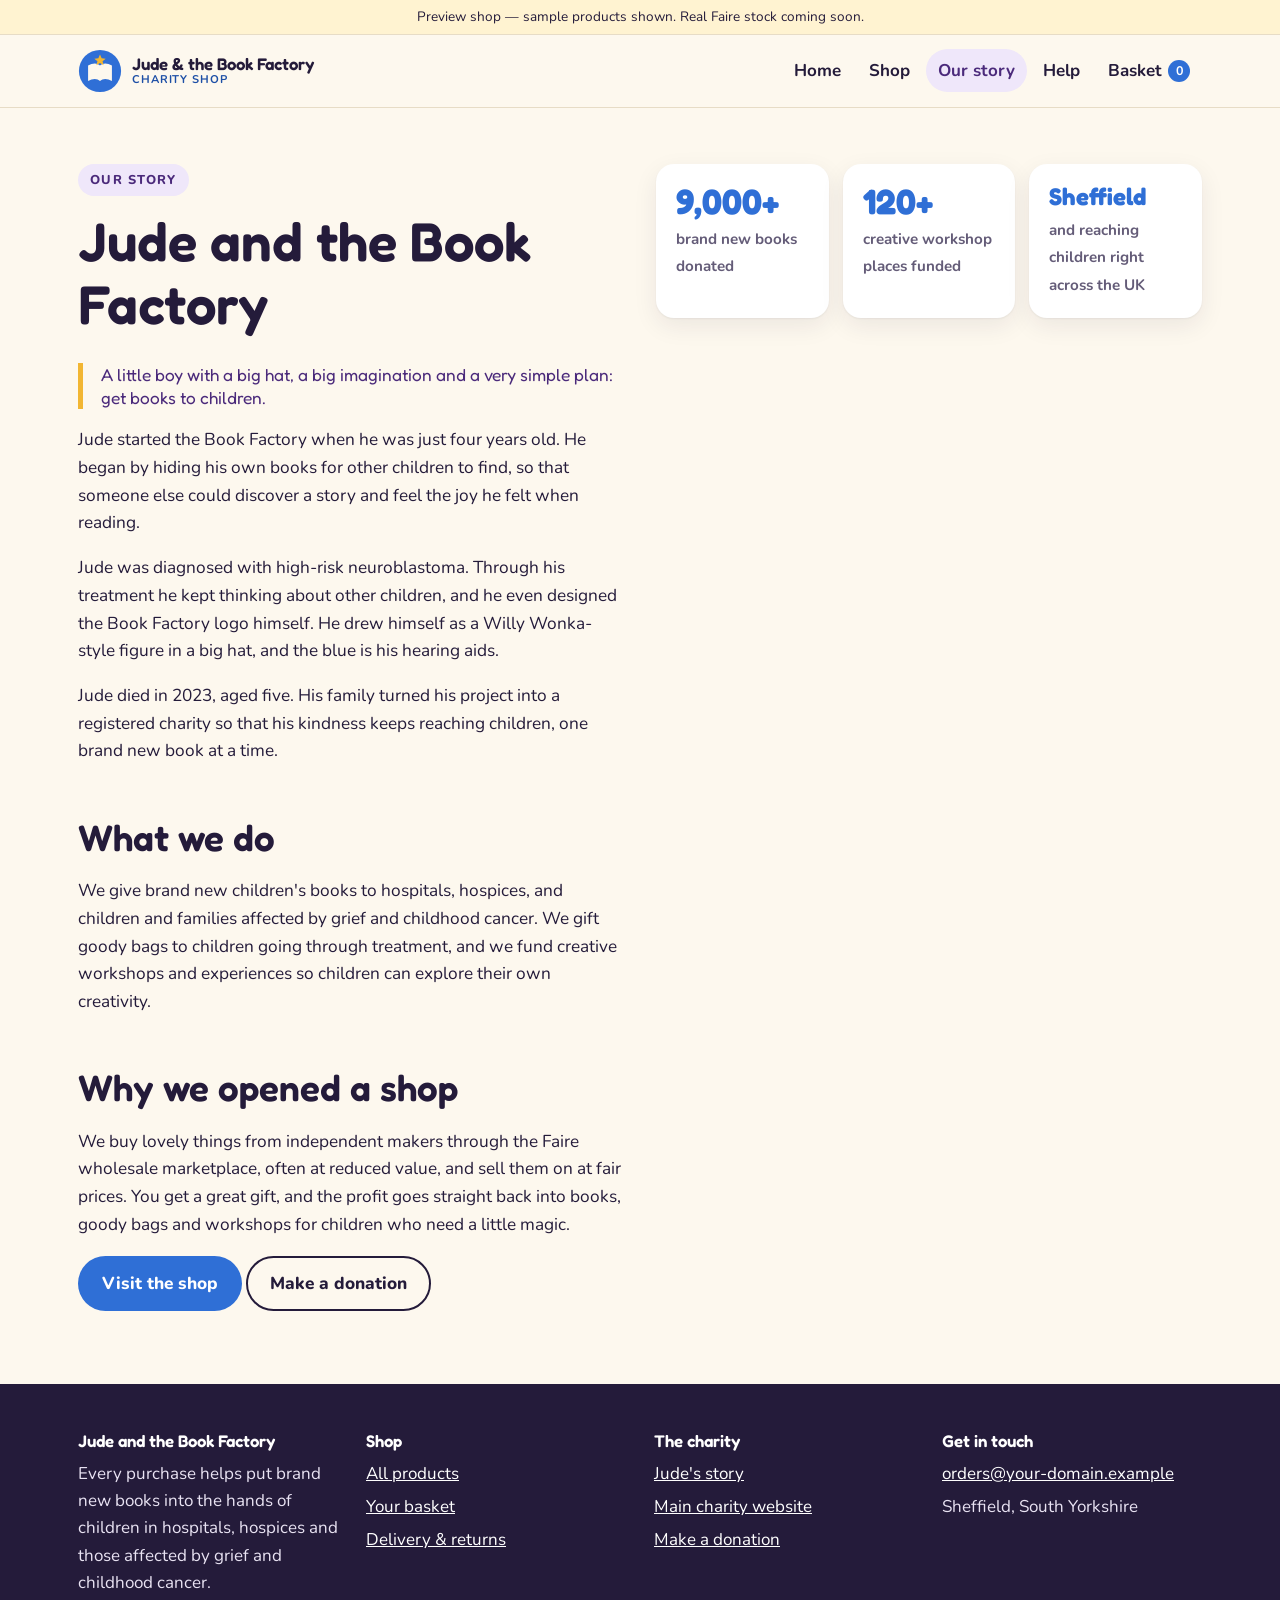
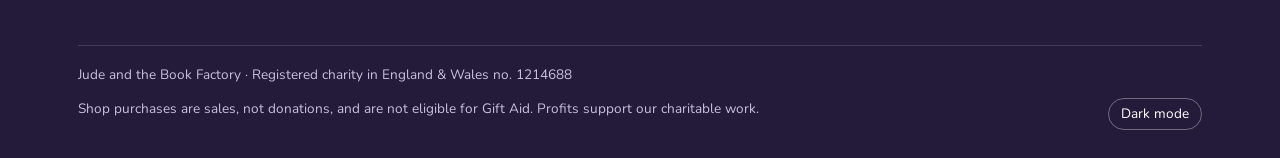
==== jude-book-factory-shop/our-story.html @ e393db59 "Add Jude and the Book Factory charity shop website Static HTML/CSS/JS shop for selling reduced-value" ====
<!doctype html>
<html lang="en-GB">
<head>
  <meta charset="utf-8">
  <meta name="viewport" content="width=device-width, initial-scale=1">
  <title>Jude's Story — Book Factory Shop</title>
  <meta name="description" content="How a four-year-old's idea became Jude and the Book Factory, a Sheffield children's charity.">
  <link rel="preconnect" href="https://fonts.googleapis.com">
  <link rel="preconnect" href="https://fonts.gstatic.com" crossorigin>
  <link href="https://fonts.googleapis.com/css2?family=Fredoka:wght@500;600;700&family=Nunito:wght@400;600;700;800&display=swap" rel="stylesheet">
  <link rel="stylesheet" href="assets/css/styles.css">
  <link rel="icon" href="assets/img/favicon.svg" type="image/svg+xml">
</head>
<body data-page="story">
  <a class="skip-link" href="#main">Skip to content</a>
  <header id="site-header"></header>
  <main id="main">
    <!-- Copy drafted from public press coverage — family to review and personalise before launch. -->
    <section class="section">
      <div class="container story">
        <div class="prose">
          <span class="eyebrow">Our story</span>
          <h1>Jude and the Book Factory</h1>
          <p class="quote">A little boy with a big hat, a big imagination and a very simple plan: get books to children.</p>
          <p>Jude started the Book Factory when he was just four years old. He began by hiding his own books
            for other children to find, so that someone else could discover a story and feel the joy he felt when reading.</p>
          <p>Jude was diagnosed with high-risk neuroblastoma. Through his treatment he kept thinking about other children,
            and he even designed the Book Factory logo himself. He drew himself as a Willy Wonka-style figure in a big hat,
            and the blue is his hearing aids.</p>
          <p>Jude died in 2023, aged five. His family turned his project into a registered charity so that his kindness keeps
            reaching children, one brand new book at a time.</p>

          <h2>What we do</h2>
          <p>We give brand new children's books to hospitals, hospices, and children and families affected by grief and
            childhood cancer. We gift goody bags to children going through treatment, and we fund creative workshops and
            experiences so children can explore their own creativity.</p>

          <h2>Why we opened a shop</h2>
          <p>We buy lovely things from independent makers through the Faire wholesale marketplace, often at reduced value,
            and sell them on at fair prices. You get a great gift, and the profit goes straight back into books, goody bags
            and workshops for children who need a little magic.</p>
          <p><a class="btn btn-primary" href="shop.html">Visit the shop</a> <a class="btn btn-ghost" data-donate href="#">Make a donation</a></p>
        </div>
        <div class="stats" style="align-self:start">
          <div class="stat"><strong data-impact="booksDonated">9,000+</strong><span>brand new books donated</span></div>
          <div class="stat"><strong data-impact="workshopPlaces">120+</strong><span>creative workshop places funded</span></div>
          <div class="stat"><strong class="stat-word">Sheffield</strong><span>and reaching children right across the UK</span></div>
        </div>
      </div>
    </section>
  </main>

  <footer id="site-footer"></footer>

  <script src="assets/js/config.js"></script>
  <script src="assets/js/products.js"></script>
  <script src="assets/js/commerce/core.js"></script>
  <script src="assets/js/commerce/providers/local-catalogue.js"></script>
  <script src="assets/js/commerce/providers/enquiry-checkout.js"></script>
  <script src="assets/js/commerce/providers/shopify.js"></script>
  <script src="assets/js/ui.js"></script>
  <script src="assets/js/pages/home.js"></script>
</body>
</html>
---- jude-book-factory-shop/assets/css/styles.css ----
/* Jude and the Book Factory — shop styles
   Palette: Jude's hearing-aid blue, Wonka purple, golden-ticket gold, storybook cream. */

:root {
  --bg: #fdf8ee;
  --bg-alt: #f6eedc;
  --surface: #ffffff;
  --ink: #241b3a;
  --muted: #645c78;
  --line: #e7dcc6;
  --blue: #2f6fd6;
  --blue-ink: #1d4fa6;
  --blue-soft: #e3edfc;
  --purple: #4b2a7b;
  --purple-soft: #efe7fa;
  --gold: #f2b632;
  --gold-soft: #fff3d1;
  --red: #c8432b;
  --green: #1d7f57;
  --on-dark: #fdf8ee;
  --shadow: 0 1px 2px rgba(36, 27, 58, .06), 0 8px 24px rgba(36, 27, 58, .08);
  --radius: 18px;
  --radius-sm: 10px;
  --font-display: "Fredoka", "Trebuchet MS", system-ui, sans-serif;
  --font-body: "Nunito", system-ui, -apple-system, "Segoe UI", sans-serif;
  --max: 1180px;
  color-scheme: light;
}

@media (prefers-color-scheme: dark) {
  :root:not([data-theme="light"]) {
    --bg: #15111f;
    --bg-alt: #1d1829;
    --surface: #221c31;
    --ink: #f3eee4;
    --muted: #b2a9c4;
    --line: #372e4b;
    --blue: #6b9cf0;
    --blue-ink: #9bbcf6;
    --blue-soft: #1d2a45;
    --purple: #b597e6;
    --purple-soft: #2b2140;
    --gold: #f4c25a;
    --gold-soft: #3a2f17;
    --red: #f08a74;
    --green: #5fcf9d;
    --on-dark: #15111f;
    --shadow: 0 1px 2px rgba(0, 0, 0, .3), 0 8px 24px rgba(0, 0, 0, .35);
    color-scheme: dark;
  }
}
:root[data-theme="dark"] {
  --bg: #15111f;
  --bg-alt: #1d1829;
  --surface: #221c31;
  --ink: #f3eee4;
  --muted: #b2a9c4;
  --line: #372e4b;
  --blue: #6b9cf0;
  --blue-ink: #9bbcf6;
  --blue-soft: #1d2a45;
  --purple: #b597e6;
  --purple-soft: #2b2140;
  --gold: #f4c25a;
  --gold-soft: #3a2f17;
  --red: #f08a74;
  --green: #5fcf9d;
  --on-dark: #15111f;
  --shadow: 0 1px 2px rgba(0, 0, 0, .3), 0 8px 24px rgba(0, 0, 0, .35);
  color-scheme: dark;
}

*, *::before, *::after { box-sizing: border-box; }
html { -webkit-text-size-adjust: 100%; }
body {
  margin: 0;
  background: var(--bg);
  color: var(--ink);
  font-family: var(--font-body);
  font-size: 17px;
  line-height: 1.6;
  overflow-x: hidden;
}
img { max-width: 100%; display: block; }
a { color: var(--blue-ink); }
a:hover { color: var(--purple); }
h1, h2, h3, h4 { font-family: var(--font-display); line-height: 1.15; margin: 0 0 .5em; font-weight: 600; }
h1 { font-size: clamp(2rem, 5vw, 3.4rem); }
h2 { font-size: clamp(1.6rem, 3.4vw, 2.3rem); }
h3 { font-size: 1.25rem; }
p { margin: 0 0 1em; }
:focus-visible { outline: 3px solid var(--gold); outline-offset: 2px; border-radius: 6px; }

.container { width: 100%; max-width: var(--max); margin: 0 auto; padding: 0 16px; }
@media (min-width: 720px) { .container { padding: 0 28px; } }

.skip-link {
  position: absolute; left: -999px; top: 8px; z-index: 100;
  background: var(--ink); color: var(--bg); padding: 8px 14px; border-radius: 8px;
}
.skip-link:focus { left: 8px; }

.visually-hidden {
  position: absolute !important; width: 1px; height: 1px; overflow: hidden;
  clip: rect(0 0 0 0); white-space: nowrap;
}

/* ---------- Demo strip ---------- */
.demo-strip {
  background: var(--gold-soft); color: var(--ink);
  font-size: .85rem; text-align: center; padding: 6px 16px; border-bottom: 1px solid var(--line);
}

/* ---------- Header ---------- */
.site-header {
  position: sticky; top: 0; z-index: 50;
  background: color-mix(in srgb, var(--bg) 92%, transparent);
  backdrop-filter: saturate(1.2) blur(8px);
  border-bottom: 1px solid var(--line);
}
.header-inner { display: flex; align-items: center; gap: 16px; min-height: 72px; }
.brand { display: flex; align-items: center; gap: 10px; text-decoration: none; color: var(--ink); min-width: 0; }
.brand img { height: 52px; width: auto; }
.brand-mark { width: 44px; height: 44px; flex: none; }
.brand-text { font-family: var(--font-display); font-weight: 600; line-height: 1.05; font-size: 1.05rem; }
.brand-text small { display: block; font-family: var(--font-body); font-weight: 700; font-size: .7rem; letter-spacing: .08em; text-transform: uppercase; color: var(--blue-ink); }
.main-nav { margin-left: auto; display: flex; align-items: center; gap: 4px; }
.main-nav a {
  text-decoration: none; color: var(--ink); font-weight: 700; padding: 8px 12px; border-radius: 999px;
}
.main-nav a:hover, .main-nav a[aria-current="page"] { background: var(--purple-soft); color: var(--purple); }
.basket-link { display: inline-flex; align-items: center; gap: 6px; }
.basket-count {
  min-width: 22px; height: 22px; padding: 0 6px; border-radius: 999px;
  background: var(--blue); color: #fff; font-size: .78rem; display: inline-grid; place-items: center;
}
.nav-toggle {
  display: none; margin-left: auto; background: none; border: 2px solid var(--line); color: var(--ink);
  border-radius: 12px; padding: 8px 12px; font: inherit; font-weight: 700; cursor: pointer;
}
@media (max-width: 760px) {
  .nav-toggle { display: inline-flex; gap: 6px; align-items: center; }
  .main-nav {
    display: none; position: absolute; left: 0; right: 0; top: 100%;
    flex-direction: column; align-items: stretch; gap: 0;
    background: var(--bg); border-bottom: 1px solid var(--line); padding: 8px 16px 16px;
  }
  .main-nav.open { display: flex; }
  .main-nav a { padding: 12px; border-radius: 12px; }
  .brand img { height: 44px; }
}

/* ---------- Buttons ---------- */
.btn {
  display: inline-flex; align-items: center; justify-content: center; gap: 8px;
  font: inherit; font-weight: 800; text-decoration: none; cursor: pointer;
  border: 2px solid transparent; border-radius: 999px; padding: 12px 22px;
  transition: transform .12s ease, background .12s ease;
}
.btn:active { transform: translateY(1px); }
.btn-primary { background: var(--blue); color: #fff; }
.btn-primary:hover { background: var(--blue-ink); color: #fff; }
.btn-gold { background: var(--gold); color: #241b3a; }
.btn-gold:hover { filter: brightness(1.05); color: #241b3a; }
.btn-ghost { background: transparent; border-color: var(--ink); color: var(--ink); }
.btn-ghost:hover { background: var(--ink); color: var(--bg); }
.btn-block { width: 100%; }
.btn[disabled] { opacity: .5; cursor: not-allowed; }
.link-btn { background: none; border: 0; color: var(--red); font: inherit; font-weight: 700; cursor: pointer; padding: 4px; text-decoration: underline; }

/* ---------- Hero ---------- */
.hero { position: relative; overflow: hidden; padding: 56px 0 64px; }
.hero-grid { display: grid; gap: 32px; align-items: center; }
@media (min-width: 860px) { .hero-grid { grid-template-columns: 1.1fr .9fr; } }
.eyebrow {
  display: inline-block; font-weight: 800; font-size: .8rem; letter-spacing: .1em; text-transform: uppercase;
  color: var(--purple); background: var(--purple-soft); padding: 6px 12px; border-radius: 999px; margin-bottom: 14px;
}
.hero h1 em { font-style: normal; color: var(--blue); }
.hero .lead { font-size: 1.15rem; color: var(--muted); max-width: 34em; }
.hero-actions { display: flex; flex-wrap: wrap; gap: 12px; margin-top: 24px; }
.hero-art { max-width: 460px; margin: 0 auto; width: 100%; }
.sparkle { position: absolute; color: var(--gold); opacity: .8; pointer-events: none; }

/* ---------- Sections ---------- */
.section { padding: 56px 0; }
.section-alt { background: var(--bg-alt); }
.section-head { display: flex; flex-wrap: wrap; align-items: end; justify-content: space-between; gap: 12px; margin-bottom: 24px; }
.section-head p { color: var(--muted); margin: 0; max-width: 40em; }

.steps { display: grid; gap: 18px; grid-template-columns: repeat(auto-fit, minmax(240px, 1fr)); counter-reset: step; }
.step { background: var(--surface); border-radius: var(--radius); padding: 24px; box-shadow: var(--shadow); position: relative; }
.step::before {
  counter-increment: step; content: counter(step);
  display: grid; place-items: center; width: 40px; height: 40px; border-radius: 50%;
  background: var(--gold); color: #241b3a; font-family: var(--font-display); font-weight: 700; font-size: 1.2rem; margin-bottom: 12px;
}
.step p { color: var(--muted); margin: 0; }

/* ---------- Product grid ---------- */
.grid { display: grid; gap: 20px; grid-template-columns: repeat(auto-fill, minmax(220px, 1fr)); }
@media (max-width: 520px) { .grid { grid-template-columns: repeat(2, minmax(0, 1fr)); gap: 12px; } }
.card {
  background: var(--surface); border-radius: var(--radius); overflow: hidden; box-shadow: var(--shadow);
  display: flex; flex-direction: column; position: relative; transition: transform .15s ease;
}
.card:hover { transform: translateY(-3px); }
.card-media { aspect-ratio: 1 / 1; background: var(--bg-alt); position: relative; overflow: hidden; }
.card-media img, .card-media svg { width: 100%; height: 100%; object-fit: cover; }
.card-body { padding: 14px 16px 16px; display: flex; flex-direction: column; gap: 4px; flex: 1; }
.card-brand { font-size: .75rem; font-weight: 800; letter-spacing: .06em; text-transform: uppercase; color: var(--muted); }
.card-title { font-family: var(--font-display); font-weight: 600; font-size: 1.05rem; line-height: 1.25; margin: 0; }
.card-title a { color: var(--ink); text-decoration: none; }
.card-title a::after { content: ""; position: absolute; inset: 0; }
.card-foot { margin-top: auto; padding-top: 10px; display: flex; align-items: center; justify-content: space-between; gap: 8px; flex-wrap: wrap; }
.card .btn { position: relative; z-index: 1; padding: 8px 14px; font-size: .9rem; }
@media (max-width: 520px) {
  .card-body { padding: 10px 12px 12px; }
  .card-title { font-size: .95rem; }
  .card .btn { width: 100%; }
}

.price { font-weight: 800; font-size: 1.1rem; }
.price-was { color: var(--muted); text-decoration: line-through; font-weight: 600; font-size: .9rem; margin-left: 6px; }
.badge {
  position: absolute; top: 10px; left: 10px; z-index: 1;
  font-size: .72rem; font-weight: 800; letter-spacing: .04em; text-transform: uppercase;
  padding: 4px 9px; border-radius: 999px; background: var(--gold); color: #241b3a;
}
.badge-sold { background: var(--ink); color: var(--bg); }
.badge-sample {
  left: auto; right: 10px; background: var(--surface); color: var(--muted); border: 1px dashed var(--muted);
}

/* ---------- Category tiles ---------- */
.cat-tiles { display: grid; gap: 14px; grid-template-columns: repeat(auto-fill, minmax(160px, 1fr)); }
.cat-tile {
  display: flex; align-items: center; gap: 12px; padding: 16px; border-radius: var(--radius);
  background: var(--surface); box-shadow: var(--shadow); text-decoration: none; color: var(--ink); font-weight: 800;
  border-left: 6px solid var(--tile, var(--blue));
}
.cat-tile:hover { color: var(--ink); transform: translateY(-2px); }

/* ---------- Story / impact ---------- */
.story { display: grid; gap: 32px; align-items: center; }
@media (min-width: 860px) { .story { grid-template-columns: 1fr 1fr; } }
.stats { display: grid; grid-template-columns: repeat(auto-fit, minmax(140px, 1fr)); gap: 14px; }
.stat { background: var(--surface); border-radius: var(--radius); padding: 20px; box-shadow: var(--shadow); }
.stat strong { display: block; font-family: var(--font-display); font-size: 2.2rem; color: var(--blue); line-height: 1; margin-bottom: 6px; }
.stat strong.stat-word { font-size: 1.5rem; line-height: 1.1; }
.stat span { color: var(--muted); font-weight: 700; font-size: .95rem; }
.quote {
  font-family: var(--font-display); font-size: 1.35rem; line-height: 1.35; color: var(--purple);
  border-left: 5px solid var(--gold); padding-left: 18px; margin: 0 0 1em;
}

/* ---------- Golden ticket ---------- */
.ticket {
  position: relative; background: linear-gradient(135deg, #f7cd56, #f2b632 55%, #e19c1c);
  color: #241b3a; border-radius: var(--radius); padding: 32px 28px; overflow: hidden;
  display: grid; gap: 16px; align-items: center;
}
@media (min-width: 760px) { .ticket { grid-template-columns: 1fr auto; padding: 40px 48px; } }
.ticket::before, .ticket::after {
  content: ""; position: absolute; top: 50%; width: 36px; height: 36px; border-radius: 50%;
  background: var(--bg); transform: translateY(-50%);
}
.ticket::before { left: -18px; }
.ticket::after { right: -18px; }
.ticket h2 { margin-bottom: .25em; }
.ticket p { margin: 0; font-weight: 600; }
.ticket .btn-ghost { border-color: #241b3a; color: #241b3a; }
.ticket .btn-ghost:hover { background: #241b3a; color: #f7cd56; }

/* ---------- Shop layout ---------- */
.page-head { padding: 40px 0 8px; }
.page-head p { color: var(--muted); max-width: 42em; }
.shop-layout { display: grid; gap: 24px; padding-bottom: 56px; }
@media (min-width: 900px) { .shop-layout { grid-template-columns: 250px 1fr; align-items: start; } }
.filters {
  background: var(--surface); border-radius: var(--radius); padding: 18px; box-shadow: var(--shadow);
  display: grid; gap: 18px;
}
@media (min-width: 900px) { .filters { position: sticky; top: 92px; } }
.filters h2 { font-size: 1rem; margin: 0 0 8px; font-family: var(--font-body); font-weight: 800; letter-spacing: .06em; text-transform: uppercase; color: var(--muted); }
.chips { display: flex; flex-wrap: wrap; gap: 8px; }
.chip {
  font: inherit; font-weight: 700; font-size: .9rem; cursor: pointer;
  border: 2px solid var(--line); background: var(--bg); color: var(--ink); border-radius: 999px; padding: 6px 12px;
}
.chip[aria-pressed="true"] { background: var(--purple); border-color: var(--purple); color: #fff; }
:root[data-theme="dark"] .chip[aria-pressed="true"] { color: #15111f; }
@media (prefers-color-scheme: dark) { :root:not([data-theme="light"]) .chip[aria-pressed="true"] { color: #15111f; } }

.field { display: grid; gap: 6px; }
.field label, .field .label { font-weight: 800; font-size: .92rem; }
.field .hint { font-size: .85rem; color: var(--muted); }
input[type="text"], input[type="email"], input[type="tel"], input[type="search"], input[type="number"], input[type="url"], select, textarea {
  width: 100%; font: inherit; color: var(--ink); background: var(--bg);
  border: 2px solid var(--line); border-radius: var(--radius-sm); padding: 10px 12px;
}
input:focus, select:focus, textarea:focus { border-color: var(--blue); outline: none; box-shadow: 0 0 0 3px var(--blue-soft); }
textarea { min-height: 96px; resize: vertical; }
.check { display: flex; gap: 10px; align-items: flex-start; font-weight: 600; }
.check input { width: 20px; height: 20px; margin-top: 3px; accent-color: var(--blue); flex: none; }

.results-bar { display: flex; flex-wrap: wrap; align-items: center; justify-content: space-between; gap: 12px; margin-bottom: 16px; }
.results-bar select { width: auto; }
.empty {
  text-align: center; padding: 48px 16px; background: var(--surface); border-radius: var(--radius); box-shadow: var(--shadow);
}

/* ---------- Product detail ---------- */
.breadcrumb { font-size: .9rem; color: var(--muted); padding-top: 24px; }
.breadcrumb a { color: var(--muted); }
.product { display: grid; gap: 32px; padding: 24px 0 56px; }
@media (min-width: 860px) { .product { grid-template-columns: 1fr 1fr; align-items: start; } }
.product-media { border-radius: var(--radius); overflow: hidden; background: var(--bg-alt); aspect-ratio: 1/1; position: relative; box-shadow: var(--shadow); }
.product-media img, .product-media svg { width: 100%; height: 100%; object-fit: cover; }
.product-info .price { font-size: 1.6rem; }
.saving { display: inline-block; background: var(--gold-soft); color: var(--ink); font-weight: 800; border-radius: 999px; padding: 3px 10px; font-size: .85rem; margin-left: 8px; }
.stock { font-weight: 700; margin: 10px 0 18px; }
.stock.in { color: var(--green); }
.stock.low { color: #b56b00; }
:root[data-theme="dark"] .stock.low { color: var(--gold); }
@media (prefers-color-scheme: dark) { :root:not([data-theme="light"]) .stock.low { color: var(--gold); } }
.stock.out { color: var(--red); }
.buy-row { display: flex; gap: 12px; flex-wrap: wrap; align-items: center; margin-bottom: 20px; }
.qty { display: inline-flex; align-items: center; border: 2px solid var(--line); border-radius: 999px; overflow: hidden; background: var(--surface); }
.qty button { width: 40px; height: 44px; border: 0; background: none; font: inherit; font-size: 1.2rem; font-weight: 800; cursor: pointer; color: var(--ink); }
.qty input { width: 48px; border: 0; text-align: center; padding: 0; background: transparent; border-radius: 0; -moz-appearance: textfield; }
.qty input::-webkit-outer-spin-button, .qty input::-webkit-inner-spin-button { -webkit-appearance: none; margin: 0; }
.qty input:focus { box-shadow: none; }
.meta-list { list-style: none; padding: 0; margin: 20px 0 0; display: grid; gap: 6px; color: var(--muted); font-size: .95rem; }
.impact-note {
  display: flex; gap: 12px; align-items: flex-start; background: var(--blue-soft); border-radius: var(--radius-sm); padding: 14px 16px; font-weight: 600;
}
.impact-note svg { flex: none; color: var(--blue); margin-top: 2px; }

/* ---------- Basket & checkout ---------- */
.two-col { display: grid; gap: 28px; padding-bottom: 56px; }
@media (min-width: 900px) { .two-col { grid-template-columns: 1fr 360px; align-items: start; } }
.panel { background: var(--surface); border-radius: var(--radius); padding: 20px; box-shadow: var(--shadow); }
@media (min-width: 900px) { .summary { position: sticky; top: 92px; } }
.line-items { list-style: none; margin: 0; padding: 0; }
.line-item { display: grid; grid-template-columns: 84px 1fr auto; gap: 14px; align-items: center; padding: 14px 0; border-bottom: 1px solid var(--line); }
.line-item:last-child { border-bottom: 0; }
.line-item .thumb { width: 84px; height: 84px; border-radius: 12px; overflow: hidden; background: var(--bg-alt); }
.line-item .thumb img, .line-item .thumb svg { width: 100%; height: 100%; object-fit: cover; }
.line-item h3 { font-size: 1rem; margin: 0 0 4px; }
.line-item h3 a { color: var(--ink); text-decoration: none; }
.line-controls { display: flex; gap: 10px; align-items: center; flex-wrap: wrap; }
.line-total { font-weight: 800; text-align: right; }
@media (max-width: 520px) {
  .line-item { grid-template-columns: 64px 1fr; }
  .line-item .thumb { width: 64px; height: 64px; }
  .line-total { grid-column: 2; text-align: left; }
}
.totals { display: grid; gap: 8px; margin: 12px 0 18px; }
.totals div { display: flex; justify-content: space-between; gap: 12px; }
.totals .grand { font-size: 1.25rem; font-weight: 800; border-top: 2px solid var(--line); padding-top: 10px; }
.small { font-size: .88rem; color: var(--muted); }

.form-grid { display: grid; gap: 16px; }
@media (min-width: 620px) { .form-grid.cols-2 { grid-template-columns: 1fr 1fr; } }
fieldset { border: 0; padding: 0; margin: 0 0 28px; }
legend { font-family: var(--font-display); font-weight: 600; font-size: 1.3rem; margin-bottom: 12px; padding: 0; }
.radio-card {
  display: flex; gap: 12px; align-items: flex-start; padding: 14px 16px; border: 2px solid var(--line);
  border-radius: var(--radius-sm); cursor: pointer; background: var(--bg);
}
.radio-card:has(input:checked) { border-color: var(--blue); background: var(--blue-soft); }
.radio-card input { margin-top: 4px; accent-color: var(--blue); width: 18px; height: 18px; flex: none; }
.radio-card .rc-main { flex: 1; }
.radio-card strong { display: block; }
.error-text { color: var(--red); font-weight: 700; font-size: .9rem; }
.notice { border-radius: var(--radius-sm); padding: 14px 16px; background: var(--gold-soft); font-weight: 600; }
.notice-error { background: color-mix(in srgb, var(--red) 15%, var(--surface)); }
.confirm { text-align: center; max-width: 640px; margin: 0 auto; padding: 48px 0 72px; }
.confirm pre {
  text-align: left; white-space: pre-wrap; background: var(--surface); border: 1px solid var(--line);
  border-radius: var(--radius-sm); padding: 16px; font-size: .85rem; max-height: 320px; overflow: auto;
}

/* ---------- Prose ---------- */
.prose { max-width: 720px; }
.prose p { font-size: 1.08rem; }
.prose h2 { margin-top: 1.4em; }

/* ---------- Footer ---------- */
.site-footer { background: #241b3a; color: #e9e3f3; padding: 48px 0 28px; margin-top: 0; }
.site-footer a { color: #fff; }
.site-footer a:hover { color: var(--gold); }
.footer-grid { display: grid; gap: 28px; grid-template-columns: repeat(auto-fit, minmax(200px, 1fr)); }
.site-footer h2 { font-size: 1.05rem; color: #fff; }
.site-footer ul { list-style: none; padding: 0; margin: 0; display: grid; gap: 6px; }
.footer-legal { border-top: 1px solid rgba(255,255,255,.15); margin-top: 32px; padding-top: 18px; font-size: .85rem; color: #c9c0da; display: flex; flex-wrap: wrap; justify-content: space-between; gap: 12px; }
.theme-toggle { background: none; border: 1px solid rgba(255,255,255,.35); color: #fff; border-radius: 999px; padding: 4px 12px; font: inherit; font-size: .85rem; cursor: pointer; }

/* ---------- Toast ---------- */
.toast {
  position: fixed; left: 50%; bottom: 20px; transform: translateX(-50%) translateY(140%);
  background: var(--ink); color: var(--bg); padding: 12px 18px; border-radius: 999px; font-weight: 700;
  box-shadow: var(--shadow); transition: transform .25s ease; z-index: 200; max-width: calc(100% - 32px);
  display: flex; gap: 12px; align-items: center;
}
.toast.show { transform: translateX(-50%) translateY(0); }
.toast a { color: var(--gold); }

/* ---------- Admin ---------- */
.admin-table { width: 100%; border-collapse: collapse; font-size: .92rem; }
.admin-table th, .admin-table td { text-align: left; padding: 8px 10px; border-bottom: 1px solid var(--line); vertical-align: middle; }
.admin-table th { font-size: .78rem; text-transform: uppercase; letter-spacing: .06em; color: var(--muted); }
.table-wrap { overflow-x: auto; }
.toolbar { display: flex; flex-wrap: wrap; gap: 10px; margin-bottom: 16px; }

@media (prefers-reduced-motion: reduce) {
  *, *::before, *::after { transition: none !important; animation: none !important; }
}
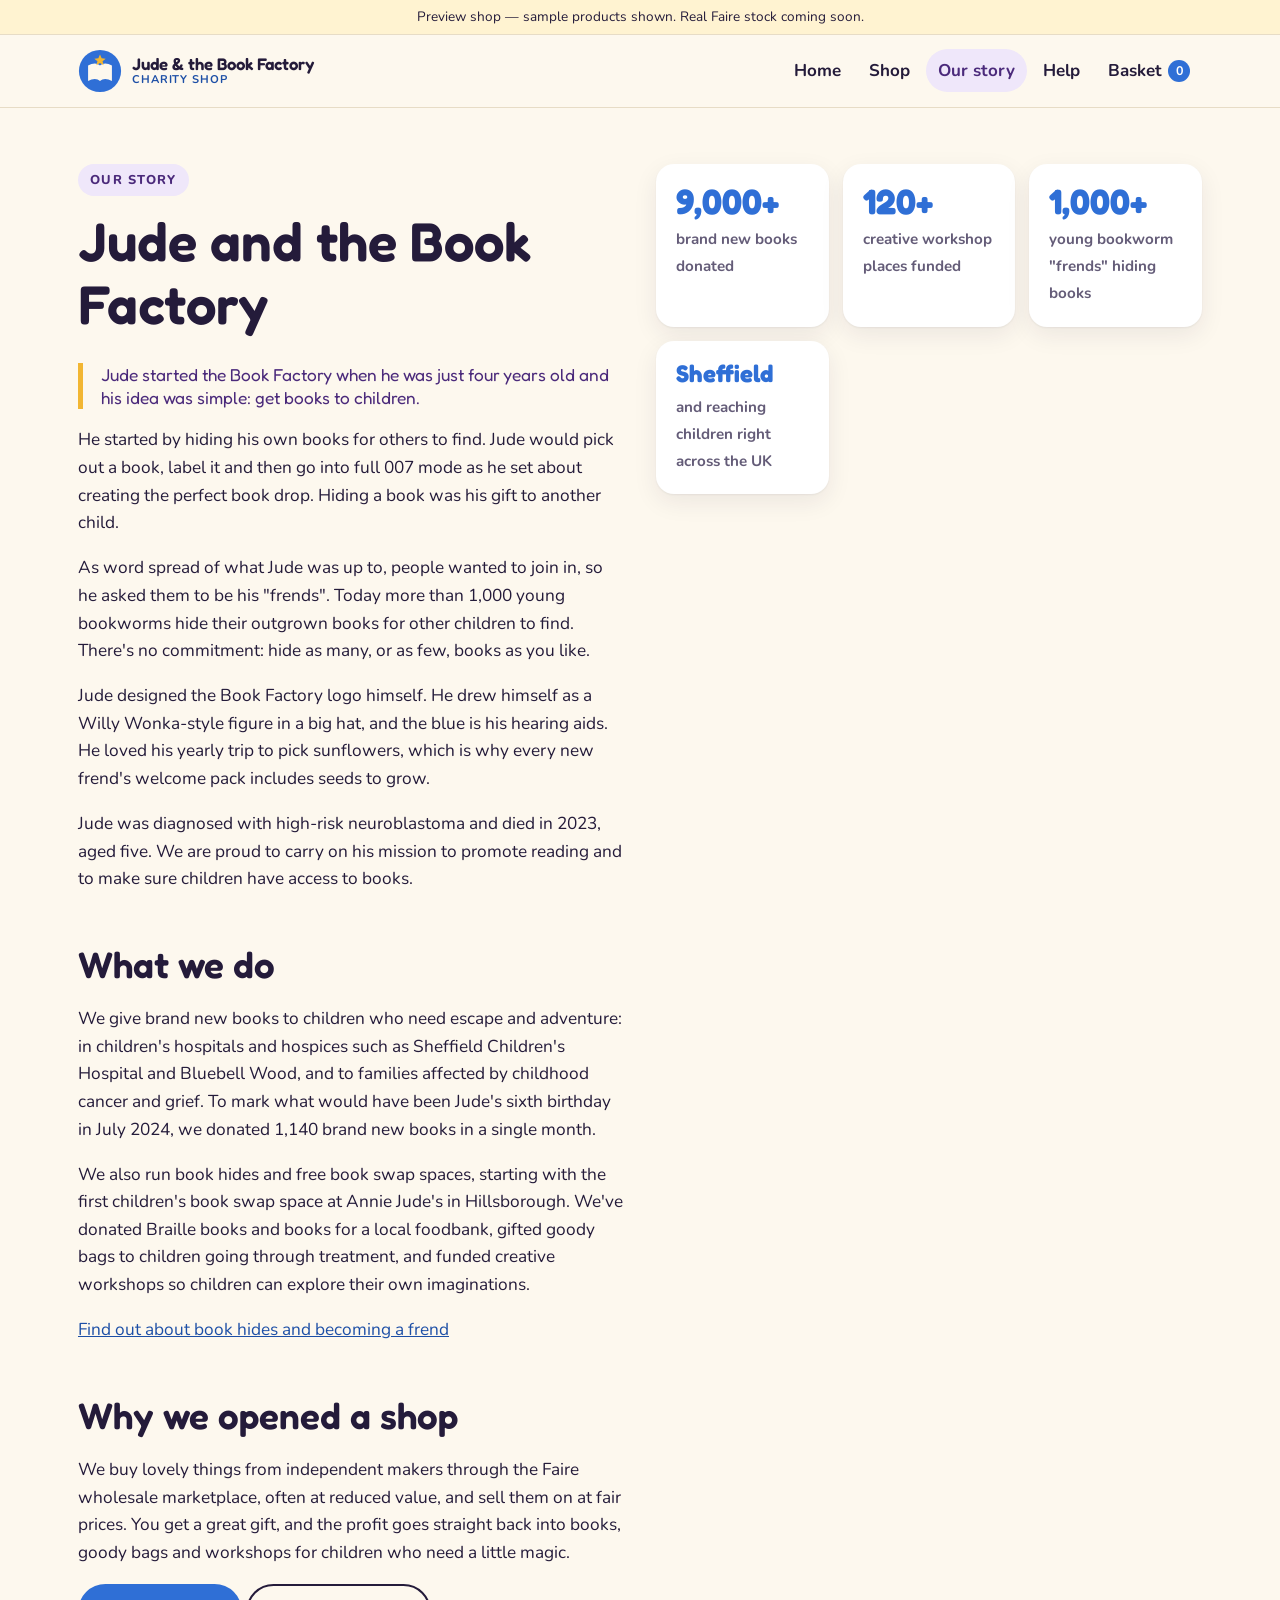
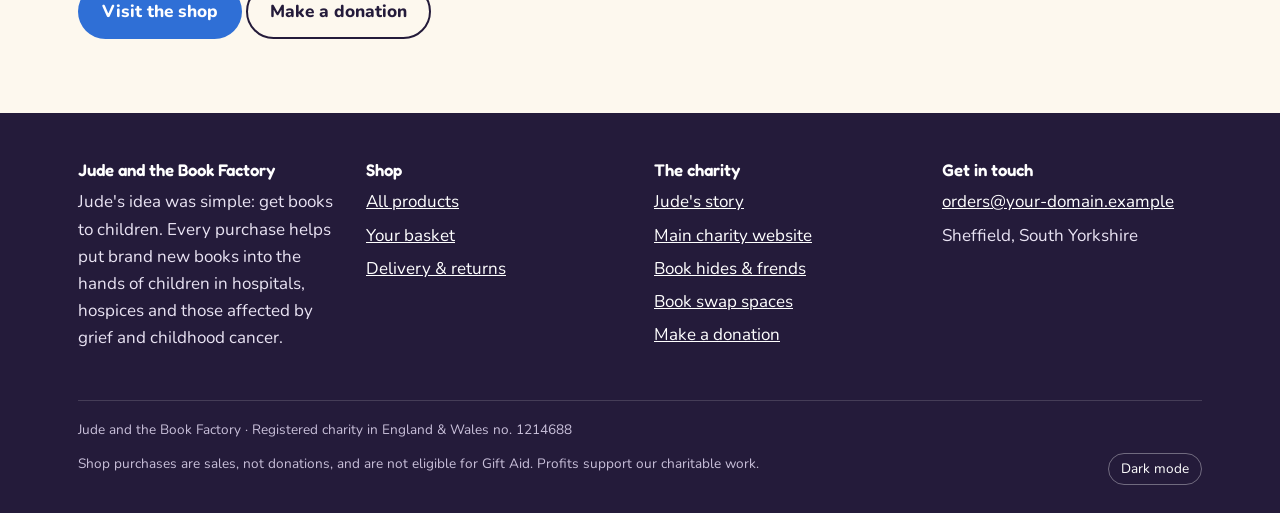
==== commit 38c36654: "Use charity's own wording and Faire retailer rules in shop site Story and home copy now follow judea" ====
--- a/jude-book-factory-shop/our-story.html
+++ b/jude-book-factory-shop/our-story.html
@@ -15,25 +15,32 @@
   <a class="skip-link" href="#main">Skip to content</a>
   <header id="site-header"></header>
   <main id="main">
-    <!-- Copy drafted from public press coverage — family to review and personalise before launch. -->
+    <!-- Copy drafted from judeandthebookfactory.co.uk and press coverage. Family to review and personalise before launch. -->
     <section class="section">
       <div class="container story">
         <div class="prose">
           <span class="eyebrow">Our story</span>
           <h1>Jude and the Book Factory</h1>
-          <p class="quote">A little boy with a big hat, a big imagination and a very simple plan: get books to children.</p>
-          <p>Jude started the Book Factory when he was just four years old. He began by hiding his own books
-            for other children to find, so that someone else could discover a story and feel the joy he felt when reading.</p>
-          <p>Jude was diagnosed with high-risk neuroblastoma. Through his treatment he kept thinking about other children,
-            and he even designed the Book Factory logo himself. He drew himself as a Willy Wonka-style figure in a big hat,
-            and the blue is his hearing aids.</p>
-          <p>Jude died in 2023, aged five. His family turned his project into a registered charity so that his kindness keeps
-            reaching children, one brand new book at a time.</p>
+          <p class="quote">Jude started the Book Factory when he was just four years old and his idea was simple: get books to children.</p>
+          <p>He started by hiding his own books for others to find. Jude would pick out a book, label it and then go into
+            full 007 mode as he set about creating the perfect book drop. Hiding a book was his gift to another child.</p>
+          <p>As word spread of what Jude was up to, people wanted to join in, so he asked them to be his "frends". Today more
+            than 1,000 young bookworms hide their outgrown books for other children to find. There's no commitment: hide as
+            many, or as few, books as you like.</p>
+          <p>Jude designed the Book Factory logo himself. He drew himself as a Willy Wonka-style figure in a big hat, and the
+            blue is his hearing aids. He loved his yearly trip to pick sunflowers, which is why every new frend's welcome pack
+            includes seeds to grow.</p>
+          <p>Jude was diagnosed with high-risk neuroblastoma and died in 2023, aged five. We are proud to carry on his mission
+            to promote reading and to make sure children have access to books.</p>
 
           <h2>What we do</h2>
-          <p>We give brand new children's books to hospitals, hospices, and children and families affected by grief and
-            childhood cancer. We gift goody bags to children going through treatment, and we fund creative workshops and
-            experiences so children can explore their own creativity.</p>
+          <p>We give brand new books to children who need escape and adventure: in children's hospitals and hospices such as
+            Sheffield Children's Hospital and Bluebell Wood, and to families affected by childhood cancer and grief. To mark
+            what would have been Jude's sixth birthday in July 2024, we donated 1,140 brand new books in a single month.</p>
+          <p>We also run book hides and free book swap spaces, starting with the first children's book swap space at Annie
+            Jude's in Hillsborough. We've donated Braille books and books for a local foodbank, gifted goody bags to children
+            going through treatment, and funded creative workshops so children can explore their own imaginations.</p>
+          <p><a href="https://www.judeandthebookfactory.co.uk/jude-s-book-hides" rel="noopener">Find out about book hides and becoming a frend</a></p>
 
           <h2>Why we opened a shop</h2>
           <p>We buy lovely things from independent makers through the Faire wholesale marketplace, often at reduced value,
@@ -44,6 +51,7 @@
         <div class="stats" style="align-self:start">
           <div class="stat"><strong data-impact="booksDonated">9,000+</strong><span>brand new books donated</span></div>
           <div class="stat"><strong data-impact="workshopPlaces">120+</strong><span>creative workshop places funded</span></div>
+          <div class="stat"><strong data-impact="frends">1,000+</strong><span>young bookworm "frends" hiding books</span></div>
           <div class="stat"><strong class="stat-word">Sheffield</strong><span>and reaching children right across the UK</span></div>
         </div>
       </div>
